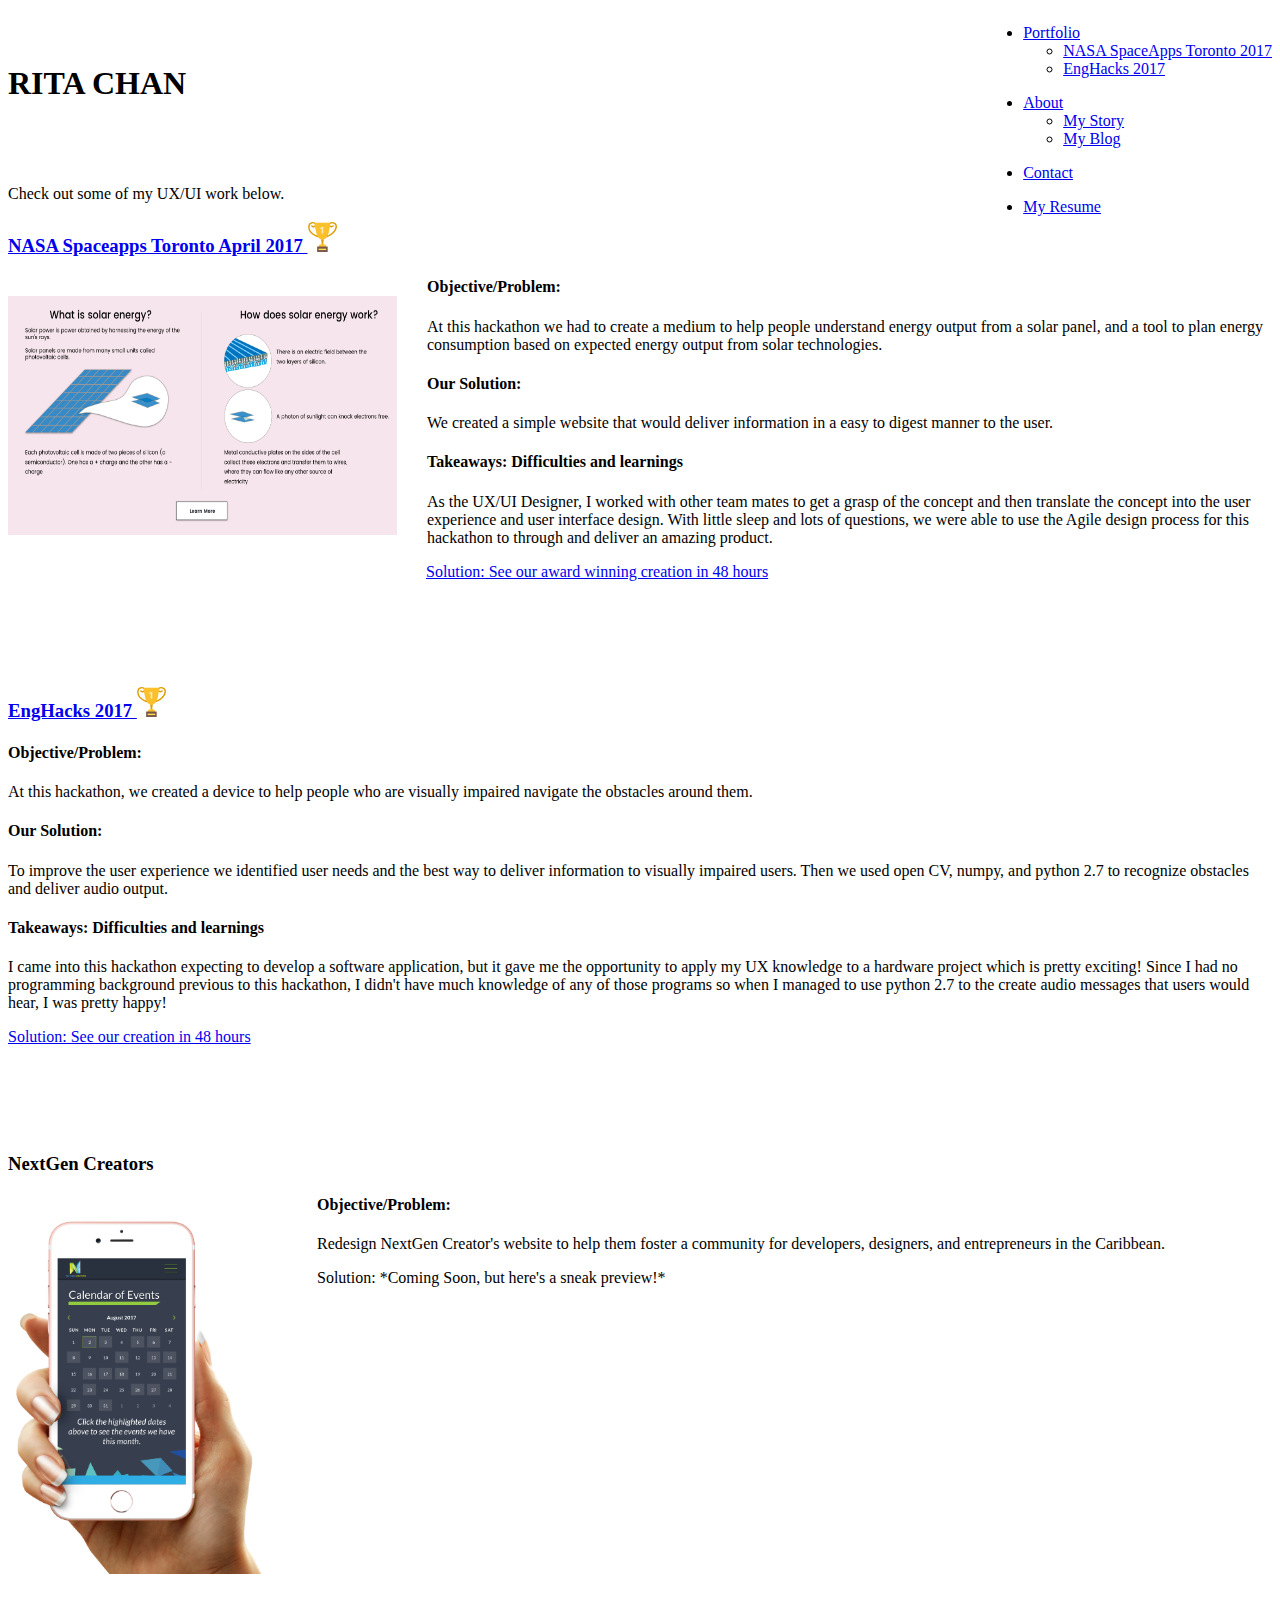
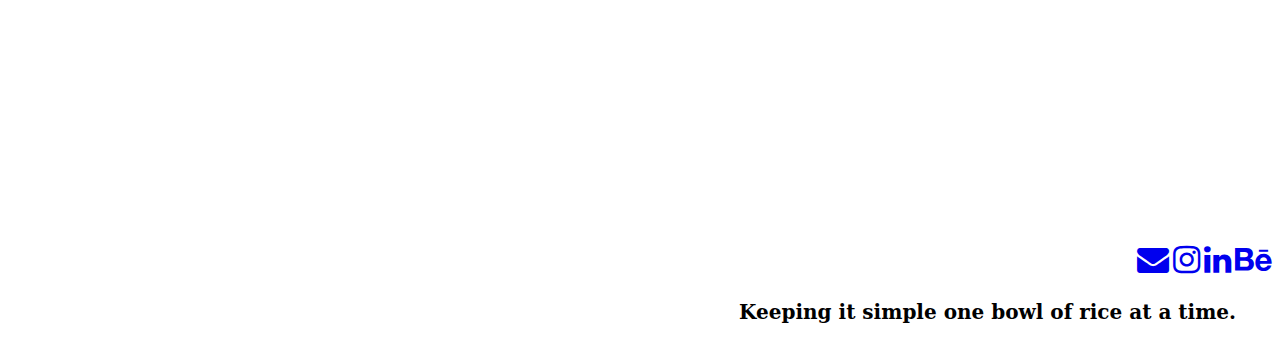
==== index.html @ 0873a14d "more changes to nav bar so pages match" ====
<!DOCTYPE html>
<html>
<head>
    <link href="/css/style.css" type="text/css" rel="stylesheet">
    <link rel="stylesheet" href="font-awesome-4.7.0/css/font-awesome.min.css">
    <script src="jquery.js" type="text/javascript"></script>
    <!-- <link rel="stylesheet" href="https://maxcdn.bootstrapcdn.com/bootstrap/3.3.7/css/bootstrap.min.css"> -->
    <script src="http://ajax.googleapis.com/ajax/libs/jquery/1.10.2/jquery.min.js"></script>
    <script src="http://netdna.bootstrapcdn.com/bootstrap/3.0.3/js/bootstrap.min.js"></script>
    <link rel="icon" href="imgs/o_white_bg.png" type="image/png" />
    <title> Rita Chan Design</title>
</head>

<div class="flex-container">
    <div class="dropdown">
        <nav id="nav" style="float: right;">
            <div class="container-fluid">

                <div class="collapse navbar-collapse" id="bs-example-navbar-collapse-1">

                    <ul class="nav navbar-nav">
                        <!-- my work -->
                        <li class="dropdown">

                            <a href="index.html" data-toggle="dropdown">Portfolio<b class="caret"></b></a>

                            <ul class="dropdown-menu">
                                <div class="menu-items">
                                    <li><a href="nasa.html">NASA SpaceApps Toronto 2017 </a></li>
                                    <li><a href="enghacks.html">EngHacks 2017</a></li>
                                    <!--
                                        <li><a href="#">NextGen Creators</a></li>

                                        <li><a href="#">Springboard UX Portfolio Course</a></li> -->
                                </div>
                                <!-- Menu items -->
                            </ul>
                        </li>
                    </ul>

                    <ul class="nav navbar-nav">
                        <!-- about me -->
                        <li class="dropdown">

                            <a href="about.html" data-toggle="dropdown">About<b class="caret"></b></a>

                            <ul class="dropdown-menu">
                                <div class="menu-items">
                                    <li><a href="about.html">My Story </a></li>
                                    <li><a href="blog.html">My Blog</a></li>
                                </div>
                                <!-- Menu items -->
                            </ul>
                        </li>
                    </ul>
                    <ul class="nav navbar-nav">
                        <li><a href="Contact.html">Contact</a></li>
                    </ul>

                    <ul class="nav navbar-nav">
                        <li> <a href="resume%20edited%20v2.pdf" target="_blank">My Resume</a> </li>
                    </ul>

                </div>
                <!-- /.navbar-collapse -->
            </div>
            <!-- /.container-fluid -->
        </nav>
    </div>
        <br>
        <br>
        <article>
            <body>
            <div>
                <h1 class="title-home-page">RITA CHAN</h1>
                <h5 style="margin:-165px 0px 120px 31px">Insert witty sentence here about design/me. (placeholder)</h5>
            </div>

            <div>
                <p> Check out some of my UX/UI work below.</p>
            </div>
            <div>
                <a href="NASA.html">
                    <h3>NASA Spaceapps Toronto April 2017 <img src="imgs/trophy.png" width="29" height="30" style="border-image-width: 100px"> </h3>
                </a>

                <img src="how it works.png" alt="How it Works" class="img-thumbnail" width="389" height="260" style="float: left; margin: 20px 30px 30px 0px; height: 239px;">
                <h4> Objective/Problem: </h4>
                <p> At this hackathon we had to create a medium to help people understand energy output from a solar panel, and a tool to plan energy consumption based on expected energy output from solar technologies. </p>
                    <h4>Our Solution: </h4>
                    <p> We created a simple website that would deliver information in a easy to digest manner to the user.</p>
                    <h4>Takeaways: Difficulties and learnings </h4>
                    <p> As the UX/UI Designer, I worked with other team mates to get a grasp of the concept and then translate the concept into the user experience and user interface design. With little sleep and lots of questions, we were able to use the Agile design process for this hackathon to through and deliver an amazing product. </p>
                    <p> <a href="https://nasaspaceappstoronto2k17.netlify.com/" target="_blank" class="links" style="margin-left: -1px; width: 530px; margin-top: -51px; height: 53px;"> Solution: See our award winning creation in 48 hours</a> </p>
                    <p style="clear: both;"> </p>
            </div>
            <br>
            <br>
            <br>
            <br>

            <div>
                <a href="EngHacks.html">
                    <h3> EngHacks 2017
                        <img src="imgs/trophy.png" width="29" height="30" style="border-image-width: 100px"> </h3>
                </a>
                <h4> Objective/Problem: </h4>  
                <p>At this hackathon, we created a device to help people who are visually impaired navigate the obstacles around them. </p>
                <h4> Our Solution:</h4>
                <p>To improve the user experience we identified user needs and the best way to deliver information to visually impaired users. Then we used open CV, numpy, and python 2.7 to recognize obstacles and deliver audio output. </p>
                <h4>Takeaways: Difficulties and learnings </h4>
                <p> I came into this hackathon expecting to develop a software application, but it gave me the opportunity to apply my UX knowledge to a hardware project which is pretty exciting! Since I had no programming background previous to this hackathon, I didn't have much knowledge of any of those programs so when I managed to use python 2.7 to the create audio messages that users would hear, I was pretty happy!</p>
                <p> <a href="https://devpost.com/software/i-see-pi" target="_blank" class="links"> Solution: See our creation in 48 hours</a> </p>
                <p style="clear: both;"> </p>
            </div>
            <br>
            <br>
            <br>
            <br>

            <div>
                <h3> NextGen Creators </h3>
                <!--<a href="#">
                    <h3> NextGen Creators </h3>
                </a> -->
                <img src="NG_cal_mobile.png" class="img-thumbnail" alt="next-gen-cal-phone.png" width="279" height="360" style="float: left; margin: 20px 30px 0px 0px;">
                <h4> Objective/Problem: </h4> 
                <p> Redesign NextGen Creator's website to help them foster a community for developers, designers, and entrepreneurs in the Caribbean. </p>
                <p> Solution: *Coming Soon, but here's a sneak preview!*
                    <!--<a href="#" class="links" target="_blank"> Solution: Link coming soon!</a> --></p>
                <p style="clear: both;"> </p>
            </div>
            <br>
            <br>
            <br>
            </body>
        </article>
        <footer>
            <br>
            <br>
            <br>
            <br>
            <br>
            <br>
            <br>
            <br>
            <br>
            <br>
            <br>
            <br>
            <div class="pull-right">
                <a href="jaritachan37@hotmail.com"><i class="fa fa-envelope fa-2x"> </i></a>
                <a href="https://www.instagram.com/ririta_279/"><i class="fa fa-instagram fa-2x"></i></a>
                <a href="https://www.linkedin.com/in/ritachan1/"><i class="fa fa-linkedin fa-2x"></i></a>
                <a href="https://www.behance.net/RitaC123"><i class="fa fa-behance fa-2x"></i></a>
            </div>
            <br>
            <br>
            <h3 style="font-family: la belle aurore, 'sacramento', 'DejaVu Serif', Georgia, 'serif'; text-align: right; padding-right: 36px; text-transform: inherit; font-size: 20px"> Keeping it simple one bowl of rice at a time. </h3>
            <p class="w3-medium">
                <a href="https://www.w3schools.com/w3css/default.asp" target="_blank">
                    <script src="jquery.js" type="text/javascript"></script>
                    <script src="jquery.lazyload.js" type="text/javascript"></script>
                </a>
            </p>
        </footer>
    </div>
</html>
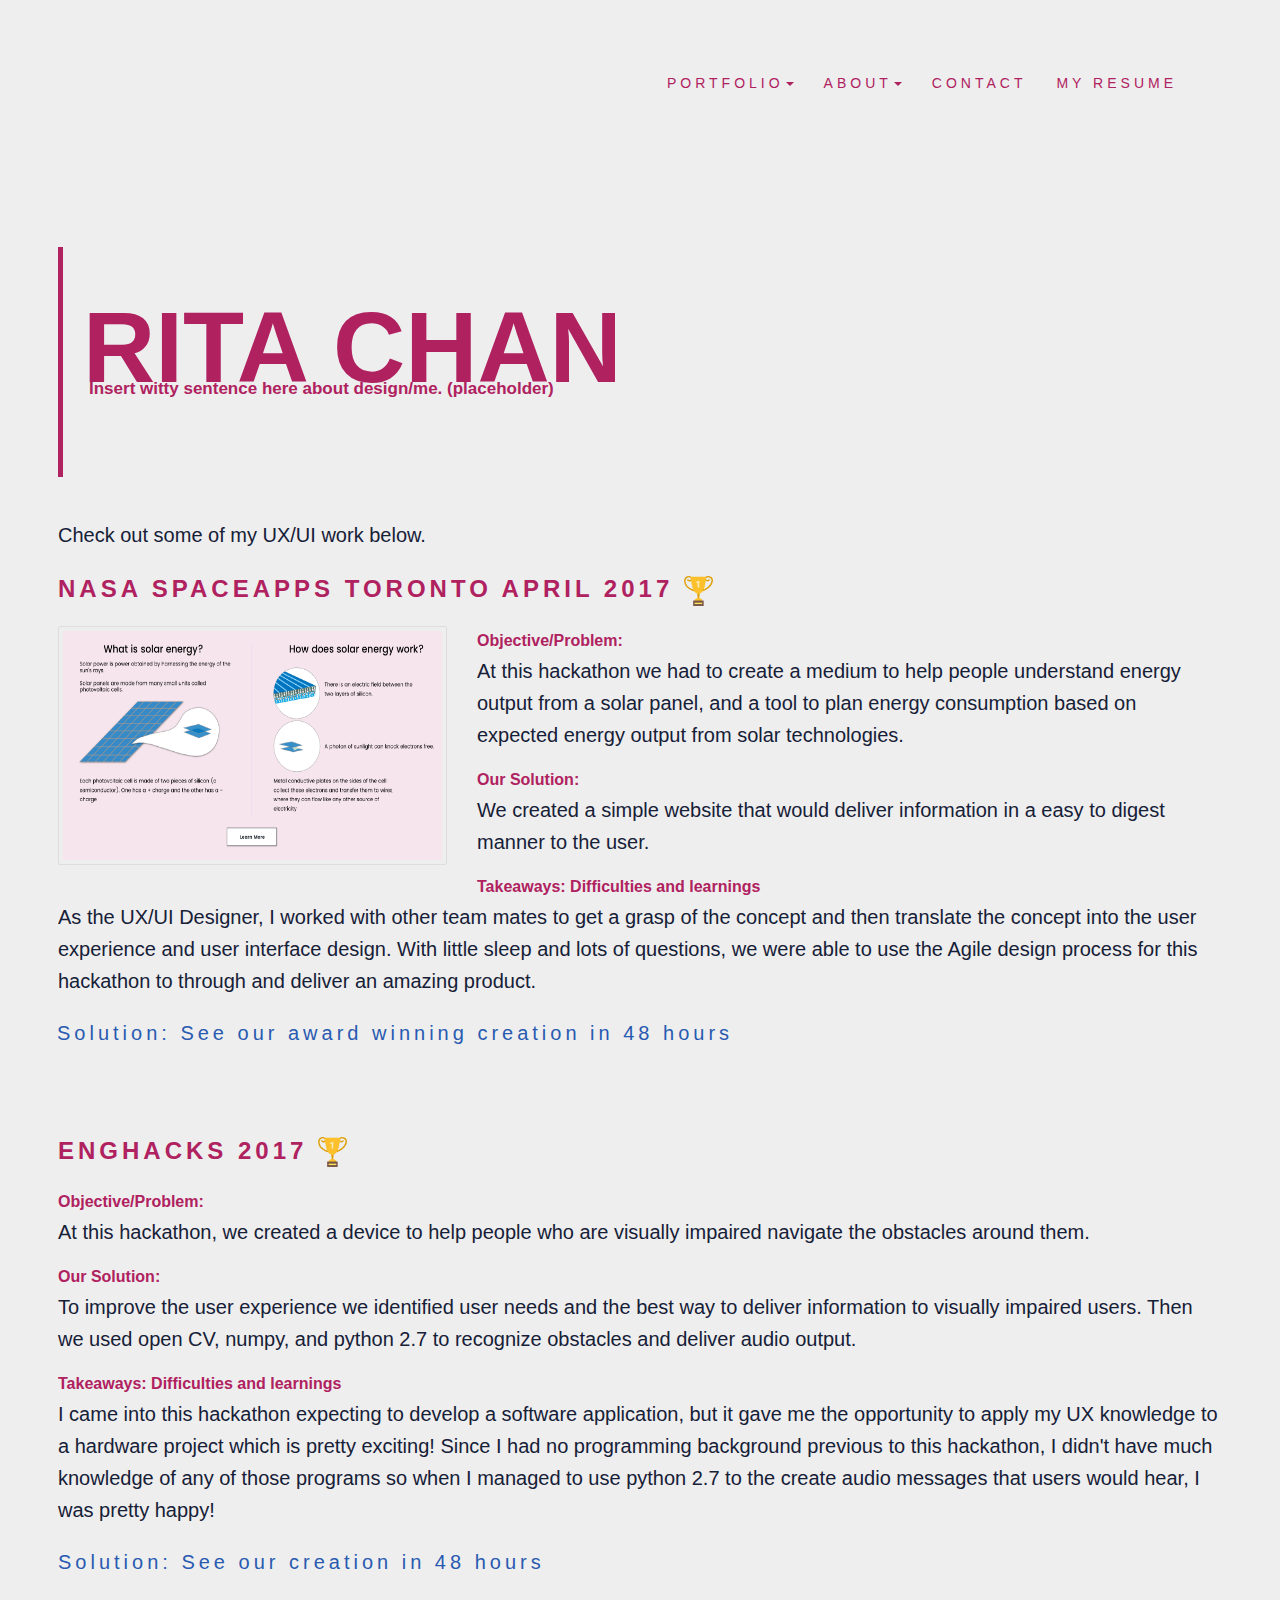
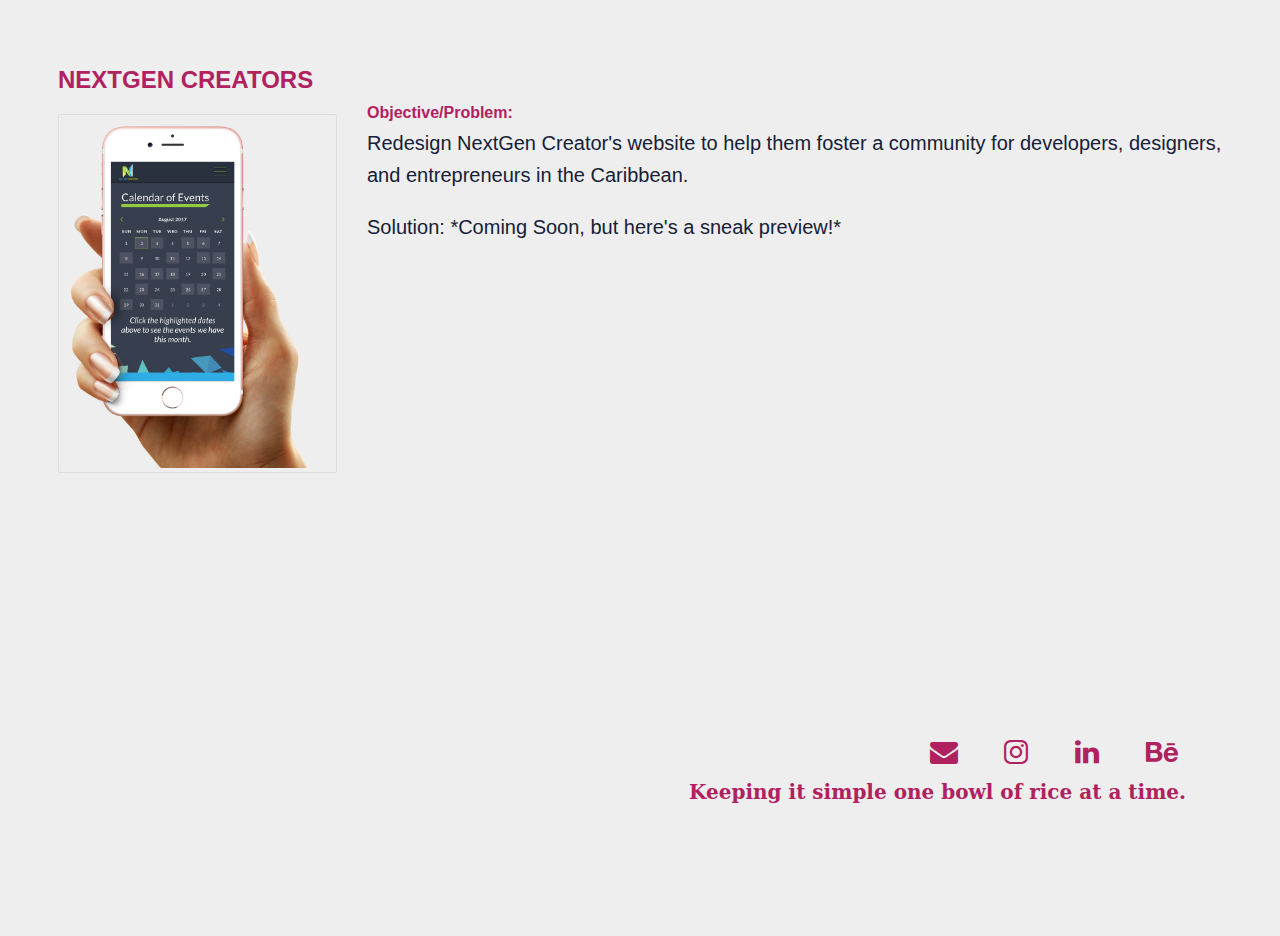
==== commit fca53dd5: "mail to client complete" ====
--- a/index.html
+++ b/index.html
@@ -149,7 +149,7 @@
             <br>
             <br>
             <div class="pull-right">
-                <a href="jaritachan37@hotmail.com"><i class="fa fa-envelope fa-2x"> </i></a>
+                <a href="mailto:j256chan@uwaterloo.ca?Subject=Hello!%20" target="_top"><i class="fa fa-envelope fa-2x"> </i></a>
                 <a href="https://www.instagram.com/ririta_279/"><i class="fa fa-instagram fa-2x"></i></a>
                 <a href="https://www.linkedin.com/in/ritachan1/"><i class="fa fa-linkedin fa-2x"></i></a>
                 <a href="https://www.behance.net/RitaC123"><i class="fa fa-behance fa-2x"></i></a>
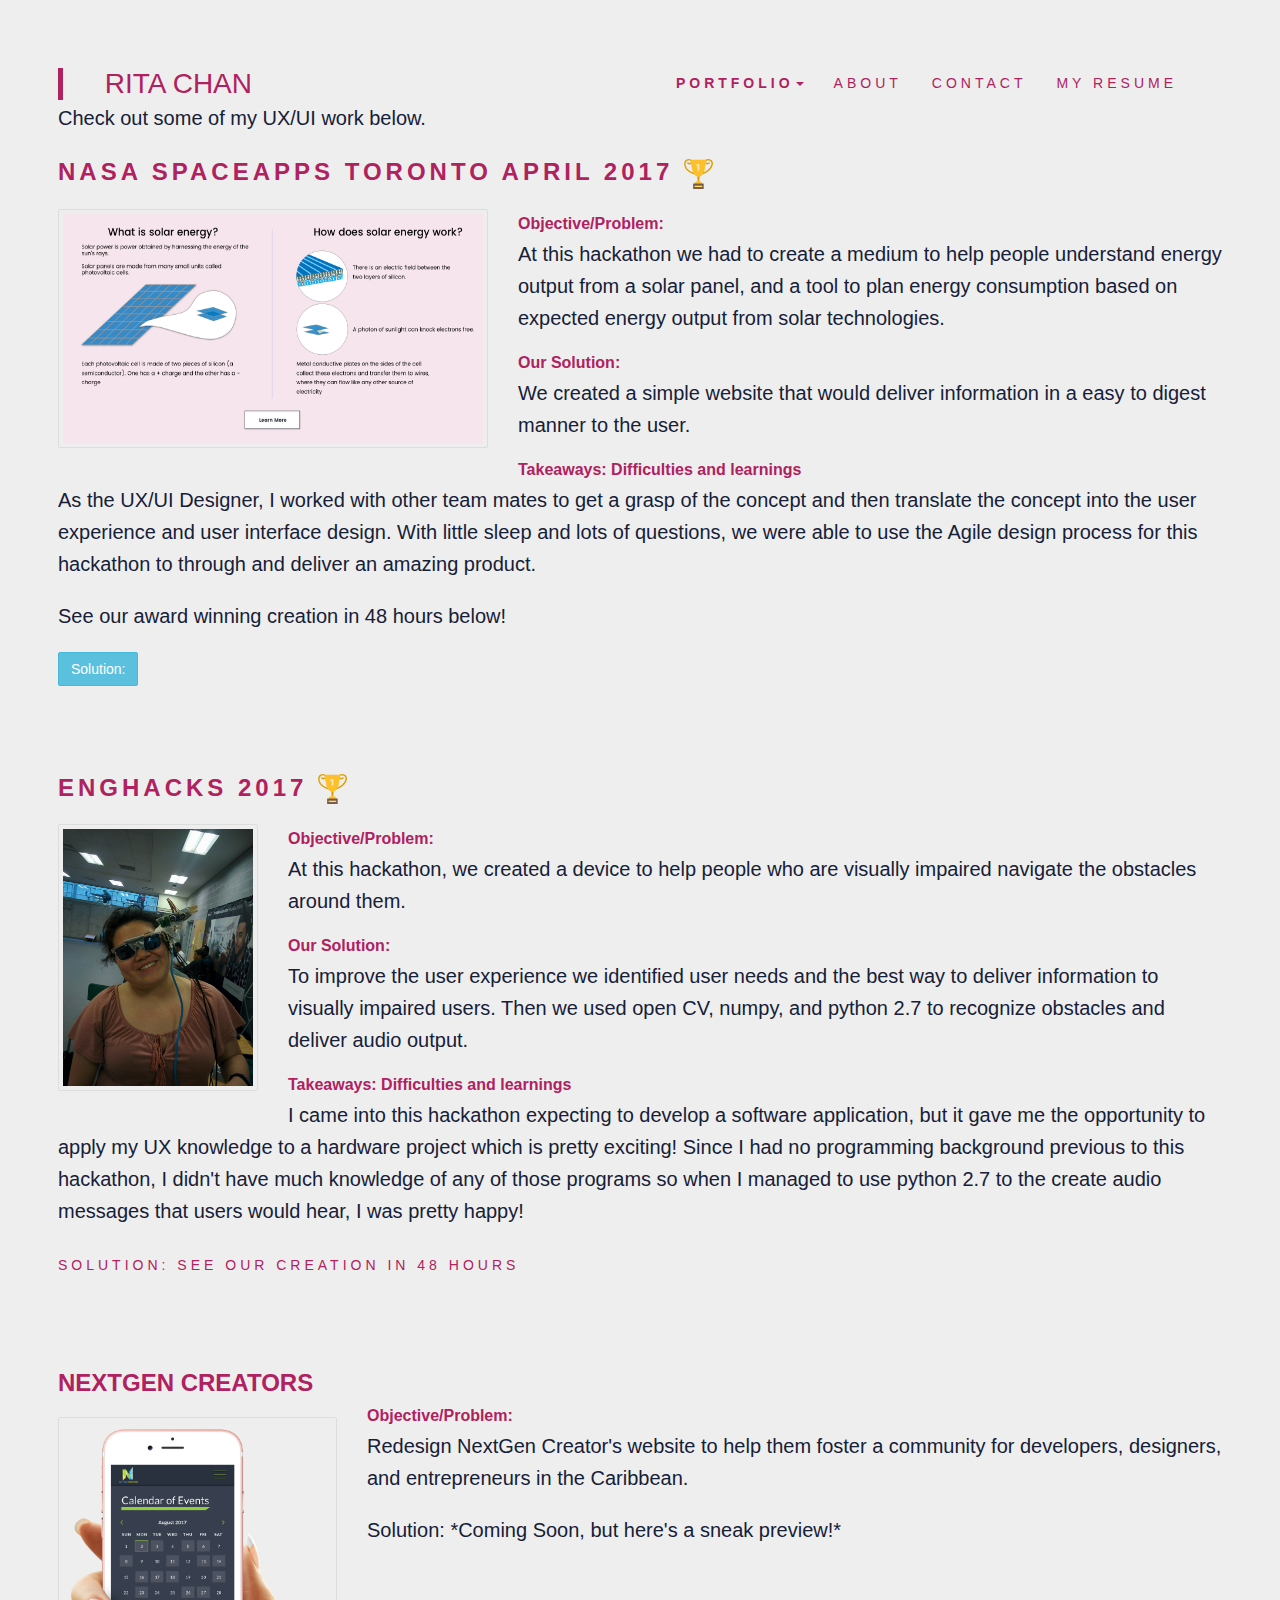
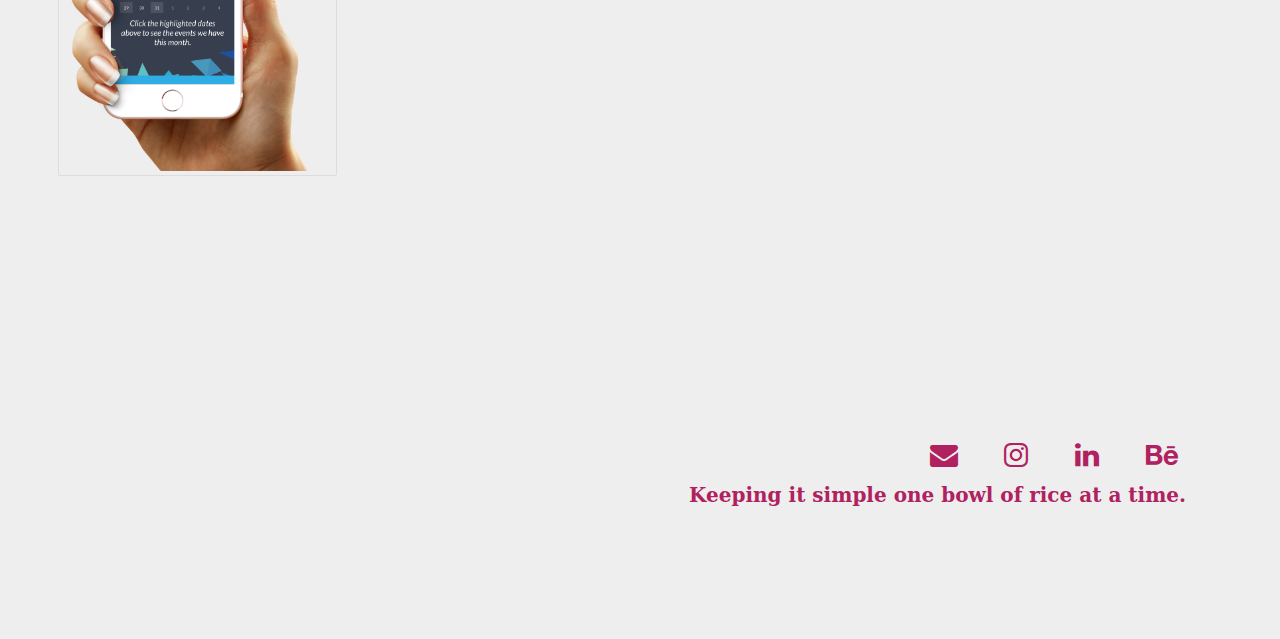
==== commit cc7c2123: "active states set for nav bar and items organized into folders" ====
--- a/index.html
+++ b/index.html
@@ -12,7 +12,7 @@
 </head>
 
 <div class="flex-container">
-    <div class="dropdown">
+     <div>
         <nav id="nav" style="float: right;">
             <div class="container-fluid">
 
@@ -22,7 +22,7 @@
                         <!-- my work -->
                         <li class="dropdown">
 
-                            <a href="index.html" data-toggle="dropdown">Portfolio<b class="caret"></b></a>
+                    <a href="index.html" data-toggle="dropdown" class="active">Portfolio<b class="caret"></b></a>
 
                             <ul class="dropdown-menu">
                                 <div class="menu-items">
@@ -38,21 +38,11 @@
                         </li>
                     </ul>
 
-                    <ul class="nav navbar-nav">
-                        <!-- about me -->
-                        <li class="dropdown">
+                 <ul class="nav navbar-nav">
+                        <li><a href="about.html">About</a></li>
+                    </ul>
 
-                            <a href="about.html" data-toggle="dropdown">About<b class="caret"></b></a>
-
-                            <ul class="dropdown-menu">
-                                <div class="menu-items">
-                                    <li><a href="about.html">My Story </a></li>
-                                    <li><a href="blog.html">My Blog</a></li>
-                                </div>
-                                <!-- Menu items -->
-                            </ul>
-                        </li>
-                    </ul>
+                        
                     <ul class="nav navbar-nav">
                         <li><a href="Contact.html">Contact</a></li>
                     </ul>
@@ -67,32 +57,31 @@
             <!-- /.container-fluid -->
         </nav>
     </div>
+    <h2 class="title-home-page" style="margin: -40px 900px 0px 50px; padding: 0px 120px 0px 0px;">RITA CHAN</h2>
+<br>
         <br>
-        <br>
-        <article>
+        <article class="index-article">
             <body>
-            <div>
-                <h1 class="title-home-page">RITA CHAN</h1>
-                <h5 style="margin:-165px 0px 120px 31px">Insert witty sentence here about design/me. (placeholder)</h5>
-            </div>
-
             <div>
                 <p> Check out some of my UX/UI work below.</p>
             </div>
+
             <div>
                 <a href="NASA.html">
                     <h3>NASA Spaceapps Toronto April 2017 <img src="imgs/trophy.png" width="29" height="30" style="border-image-width: 100px"> </h3>
                 </a>
 
-                <img src="how it works.png" alt="How it Works" class="img-thumbnail" width="389" height="260" style="float: left; margin: 20px 30px 30px 0px; height: 239px;">
-                <h4> Objective/Problem: </h4>
-                <p> At this hackathon we had to create a medium to help people understand energy output from a solar panel, and a tool to plan energy consumption based on expected energy output from solar technologies. </p>
-                    <h4>Our Solution: </h4>
-                    <p> We created a simple website that would deliver information in a easy to digest manner to the user.</p>
-                    <h4>Takeaways: Difficulties and learnings </h4>
-                    <p> As the UX/UI Designer, I worked with other team mates to get a grasp of the concept and then translate the concept into the user experience and user interface design. With little sleep and lots of questions, we were able to use the Agile design process for this hackathon to through and deliver an amazing product. </p>
-                    <p> <a href="https://nasaspaceappstoronto2k17.netlify.com/" target="_blank" class="links" style="margin-left: -1px; width: 530px; margin-top: -51px; height: 53px;"> Solution: See our award winning creation in 48 hours</a> </p>
-                    <p style="clear: both;"> </p>
+    <img src="NASA/how%20it%20works.png" alt="How it Works" class="img-thumbnail" width="430" height="260" style="float: left; margin: 20px 30px 30px 0px; height: 239px;">
+     <h4> Objective/Problem: </h4>
+  <p> At this hackathon we had to create a medium to help people understand energy output from a solar panel, and a tool to plan energy consumption based on expected energy output from solar technologies. </p>
+        <h4>Our Solution: </h4>
+ <p> We created a simple website that would deliver information in a easy to digest manner to the user.</p>
+    <h4>Takeaways: Difficulties and learnings </h4>
+   <p> As the UX/UI Designer, I worked with other team mates to get a grasp of the concept and then translate the concept into the user experience and user interface design. With little sleep and lots of questions, we were able to use the Agile design process for this hackathon to through and deliver an amazing product. </p>
+   <p> See our award winning creation in 48 hours below! </p>
+    <a href="https://nasaspaceappstoronto2k17.netlify.com/" target="_blank"><button class="btn btn-info">  Solution: </button></a> 
+              
+    <p style="clear: both;"> </p>
             </div>
             <br>
             <br>
@@ -104,13 +93,16 @@
                     <h3> EngHacks 2017
                         <img src="imgs/trophy.png" width="29" height="30" style="border-image-width: 100px"> </h3>
                 </a>
+                <img src="EngHacks/18766991_1955179251380060_1030637884_o.jpg" alt="Our Product" class="img-thumbnail" 
+                width="200"  
+                style="float: left; margin: 20px 30px 30px 0px;">
                 <h4> Objective/Problem: </h4>  
                 <p>At this hackathon, we created a device to help people who are visually impaired navigate the obstacles around them. </p>
                 <h4> Our Solution:</h4>
                 <p>To improve the user experience we identified user needs and the best way to deliver information to visually impaired users. Then we used open CV, numpy, and python 2.7 to recognize obstacles and deliver audio output. </p>
                 <h4>Takeaways: Difficulties and learnings </h4>
                 <p> I came into this hackathon expecting to develop a software application, but it gave me the opportunity to apply my UX knowledge to a hardware project which is pretty exciting! Since I had no programming background previous to this hackathon, I didn't have much knowledge of any of those programs so when I managed to use python 2.7 to the create audio messages that users would hear, I was pretty happy!</p>
-                <p> <a href="https://devpost.com/software/i-see-pi" target="_blank" class="links"> Solution: See our creation in 48 hours</a> </p>
+                <p> <a href="https://devpost.com/software/i-see-pi" target="_blank" class="btn-links"> Solution: See our creation in 48 hours</a> </p>
                 <p style="clear: both;"> </p>
             </div>
             <br>
@@ -123,7 +115,7 @@
                 <!--<a href="#">
                     <h3> NextGen Creators </h3>
                 </a> -->
-                <img src="NG_cal_mobile.png" class="img-thumbnail" alt="next-gen-cal-phone.png" width="279" height="360" style="float: left; margin: 20px 30px 0px 0px;">
+                <img src="NextGen/NG_cal_mobile.png" class="img-thumbnail" alt="next-gen-cal-phone.png" width="279" height="360" style="float: left; margin: 20px 30px 0px 0px;">
                 <h4> Objective/Problem: </h4> 
                 <p> Redesign NextGen Creator's website to help them foster a community for developers, designers, and entrepreneurs in the Caribbean. </p>
                 <p> Solution: *Coming Soon, but here's a sneak preview!*
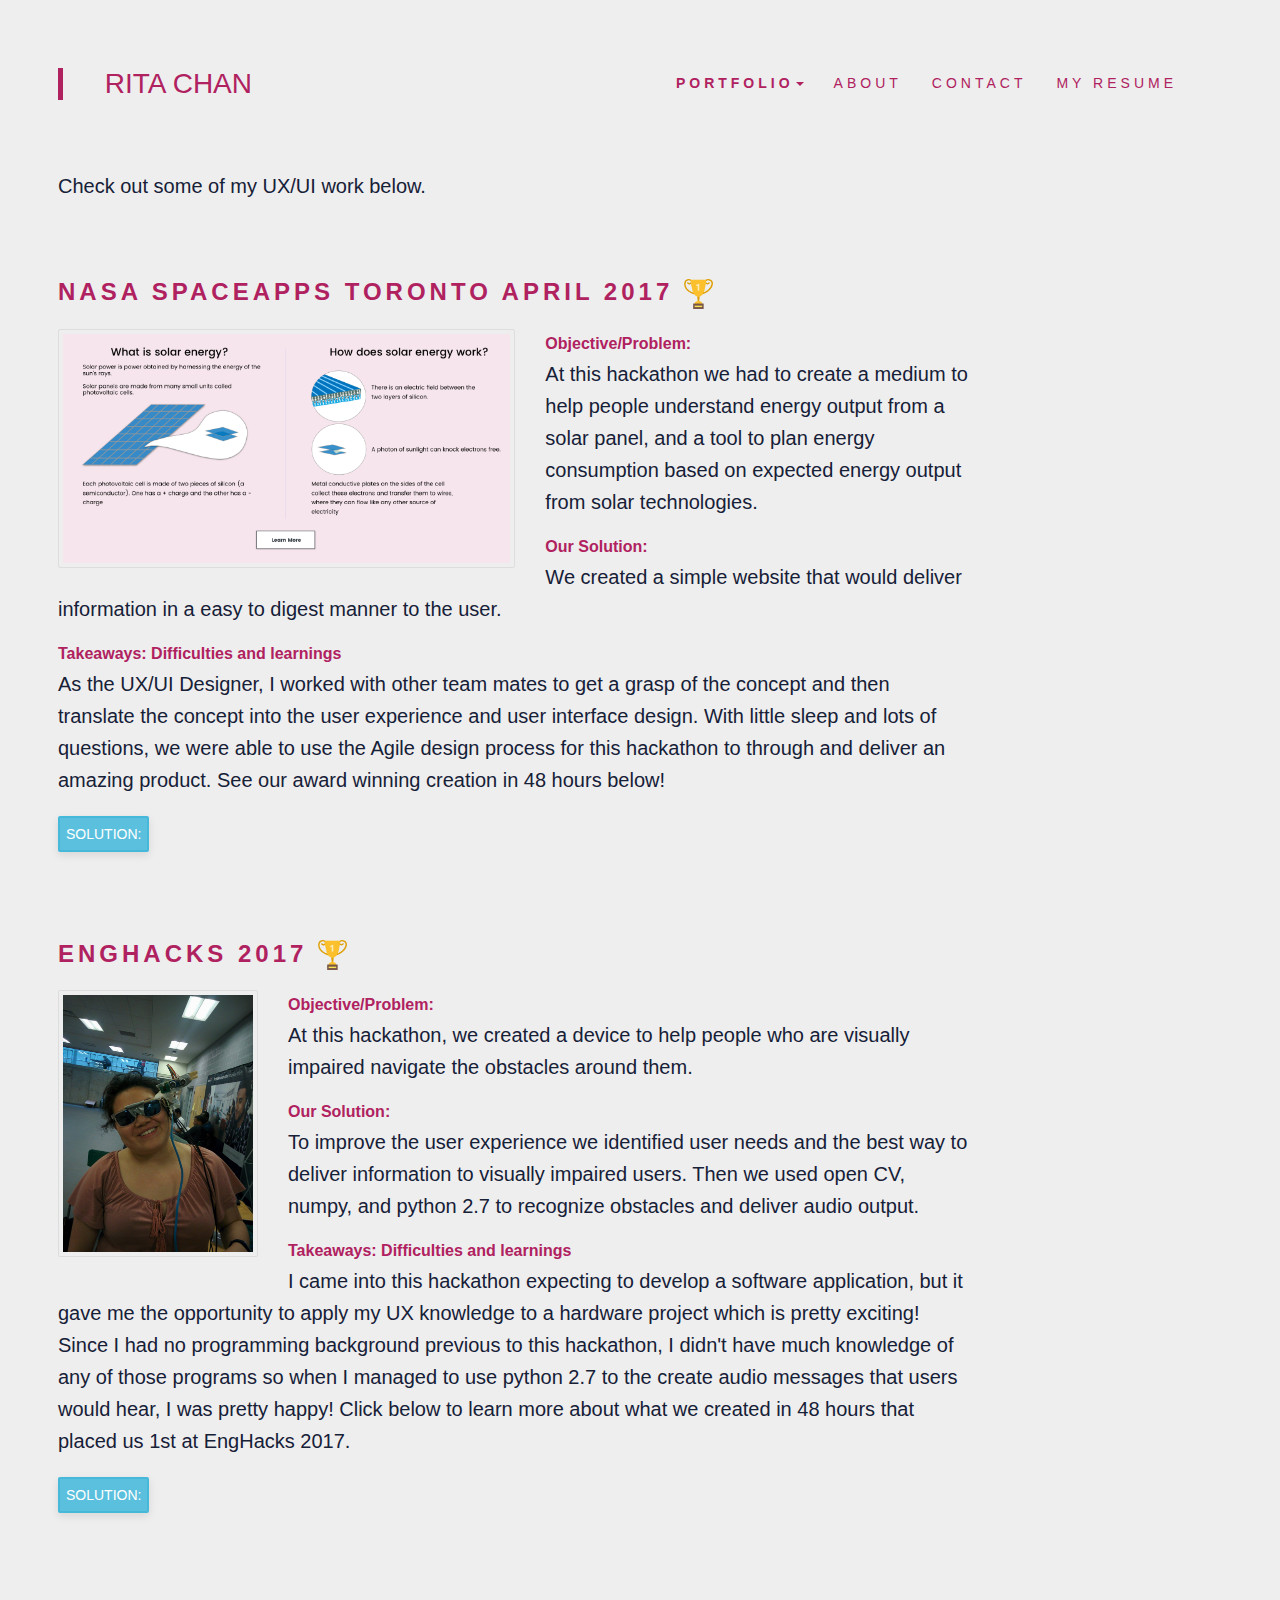
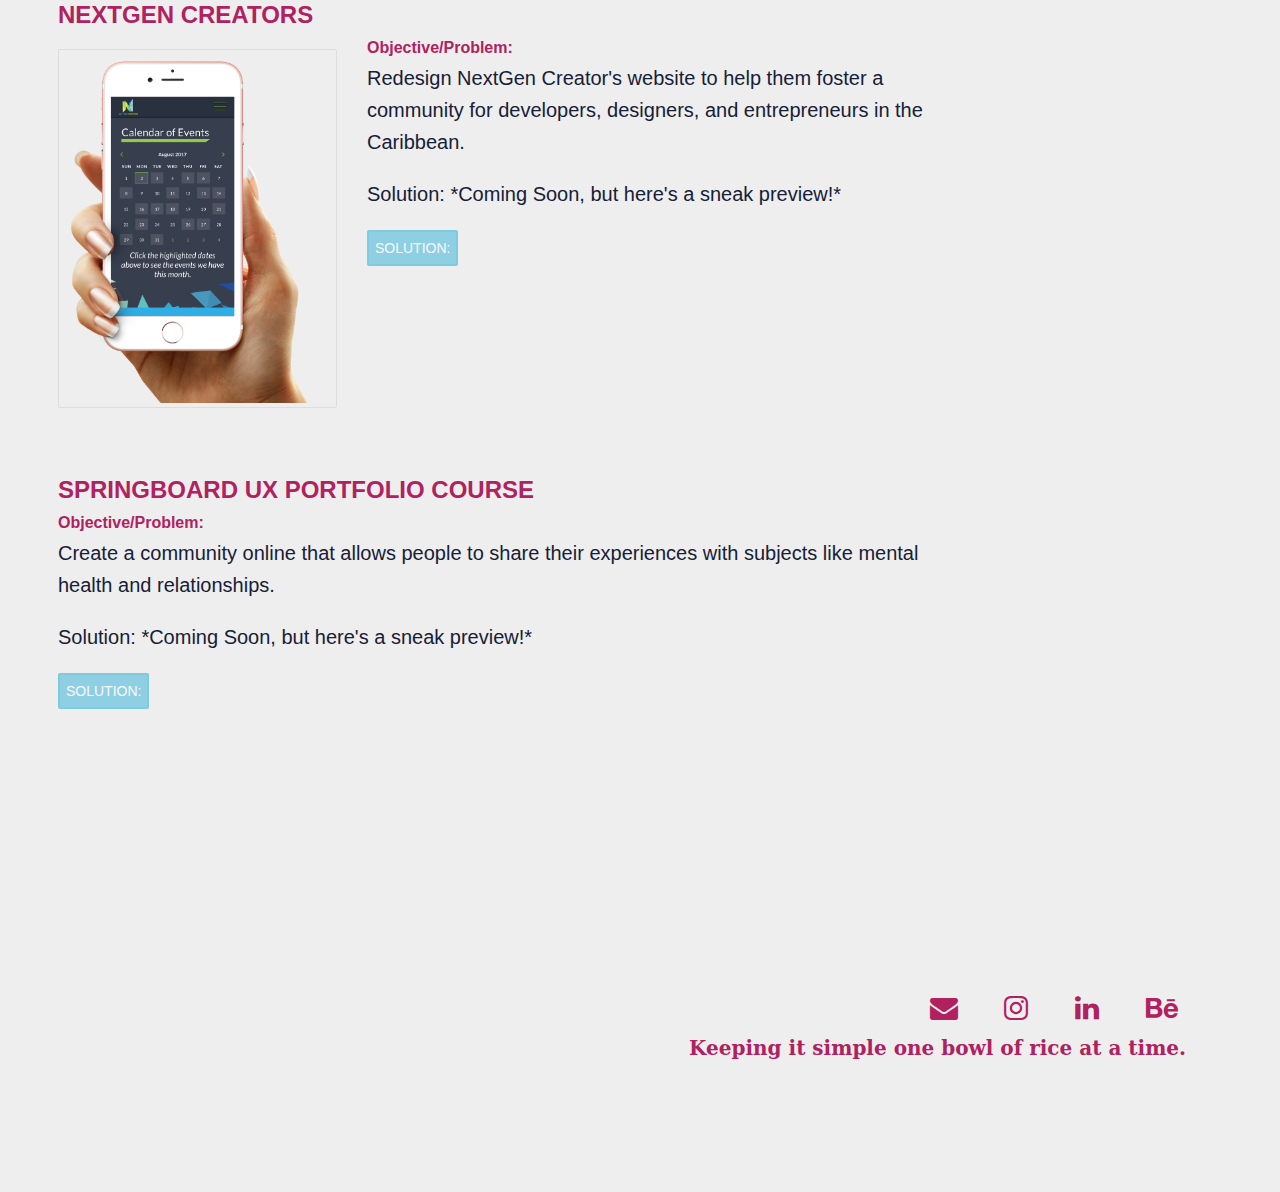
==== commit 3fb2f081: "added disabled buttons" ====
--- a/index.html
+++ b/index.html
@@ -57,28 +57,28 @@
             <!-- /.container-fluid -->
         </nav>
     </div>
+    
+    
     <h2 class="title-home-page" style="margin: -40px 900px 0px 50px; padding: 0px 120px 0px 0px;">RITA CHAN</h2>
+    <div>
+            <p> Check out some of my UX/UI work below.</p>
+            </div>
 <br>
         <br>
         <article class="index-article">
-            <body>
-            <div>
-                <p> Check out some of my UX/UI work below.</p>
-            </div>
-
-            <div>
+            <body> 
+           <div>
                 <a href="NASA.html">
                     <h3>NASA Spaceapps Toronto April 2017 <img src="imgs/trophy.png" width="29" height="30" style="border-image-width: 100px"> </h3>
                 </a>
 
-    <img src="NASA/how%20it%20works.png" alt="How it Works" class="img-thumbnail" width="430" height="260" style="float: left; margin: 20px 30px 30px 0px; height: 239px;">
+    <img src="NASA/how%20it%20works.png" alt="How it Works" class="img-thumbnail" style="float: left; margin: 20px 30px 0px 0px; height: 239px;">
      <h4> Objective/Problem: </h4>
   <p> At this hackathon we had to create a medium to help people understand energy output from a solar panel, and a tool to plan energy consumption based on expected energy output from solar technologies. </p>
         <h4>Our Solution: </h4>
  <p> We created a simple website that would deliver information in a easy to digest manner to the user.</p>
     <h4>Takeaways: Difficulties and learnings </h4>
-   <p> As the UX/UI Designer, I worked with other team mates to get a grasp of the concept and then translate the concept into the user experience and user interface design. With little sleep and lots of questions, we were able to use the Agile design process for this hackathon to through and deliver an amazing product. </p>
-   <p> See our award winning creation in 48 hours below! </p>
+   <p> As the UX/UI Designer, I worked with other team mates to get a grasp of the concept and then translate the concept into the user experience and user interface design. With little sleep and lots of questions, we were able to use the Agile design process for this hackathon to through and deliver an amazing product. See our award winning creation in 48 hours below! </p>
     <a href="https://nasaspaceappstoronto2k17.netlify.com/" target="_blank"><button class="btn btn-info">  Solution: </button></a> 
               
     <p style="clear: both;"> </p>
@@ -101,9 +101,10 @@
                 <h4> Our Solution:</h4>
                 <p>To improve the user experience we identified user needs and the best way to deliver information to visually impaired users. Then we used open CV, numpy, and python 2.7 to recognize obstacles and deliver audio output. </p>
                 <h4>Takeaways: Difficulties and learnings </h4>
-                <p> I came into this hackathon expecting to develop a software application, but it gave me the opportunity to apply my UX knowledge to a hardware project which is pretty exciting! Since I had no programming background previous to this hackathon, I didn't have much knowledge of any of those programs so when I managed to use python 2.7 to the create audio messages that users would hear, I was pretty happy!</p>
-                <p> <a href="https://devpost.com/software/i-see-pi" target="_blank" class="btn-links"> Solution: See our creation in 48 hours</a> </p>
+                <p> I came into this hackathon expecting to develop a software application, but it gave me the opportunity to apply my UX knowledge to a hardware project which is pretty exciting! Since I had no programming background previous to this hackathon, I didn't have much knowledge of any of those programs so when I managed to use python 2.7 to the create audio messages that users would hear, I was pretty happy! Click below to learn more about what we created in 48 hours that placed us 1st at EngHacks 2017. </p>
+                <a href="https://devpost.com/software/i-see-pi" target="_blank"><button class="btn btn-info">  Solution: </button></a> 
                 <p style="clear: both;"> </p>
+                
             </div>
             <br>
             <br>
@@ -118,8 +119,24 @@
                 <img src="NextGen/NG_cal_mobile.png" class="img-thumbnail" alt="next-gen-cal-phone.png" width="279" height="360" style="float: left; margin: 20px 30px 0px 0px;">
                 <h4> Objective/Problem: </h4> 
                 <p> Redesign NextGen Creator's website to help them foster a community for developers, designers, and entrepreneurs in the Caribbean. </p>
-                <p> Solution: *Coming Soon, but here's a sneak preview!*
-                    <!--<a href="#" class="links" target="_blank"> Solution: Link coming soon!</a> --></p>
+                <p> Solution: *Coming Soon, but here's a sneak preview!* </p>
+                <a href="#" target="_blank"><button class="btn btn-info disabled">  Solution: </button></a> 
+                <p style="clear: both;"> </p>
+            </div>
+            <br>
+            <br>
+            <br>
+            <br>
+            <div>
+                <h3> Springboard UX Portfolio Course </h3>
+                <!--<a href="#">
+                    <h3> Springboard </h3>
+                </a> 
+                <img src="NextGen/NG_cal_mobile.png" class="img-thumbnail" alt="next-gen-cal-phone.png" width="279" height="360" style="float: left; margin: 20px 30px 0px 0px;"> -->
+                <h4> Objective/Problem: </h4> 
+                <p> Create a community online that allows people to share their experiences with subjects like mental health and relationships. </p>
+                <p> Solution: *Coming Soon, but here's a sneak preview!* </p>
+                <a href="#" target="_blank"><button class="btn btn-info disabled">  Solution: </button></a> 
                 <p style="clear: both;"> </p>
             </div>
             <br>
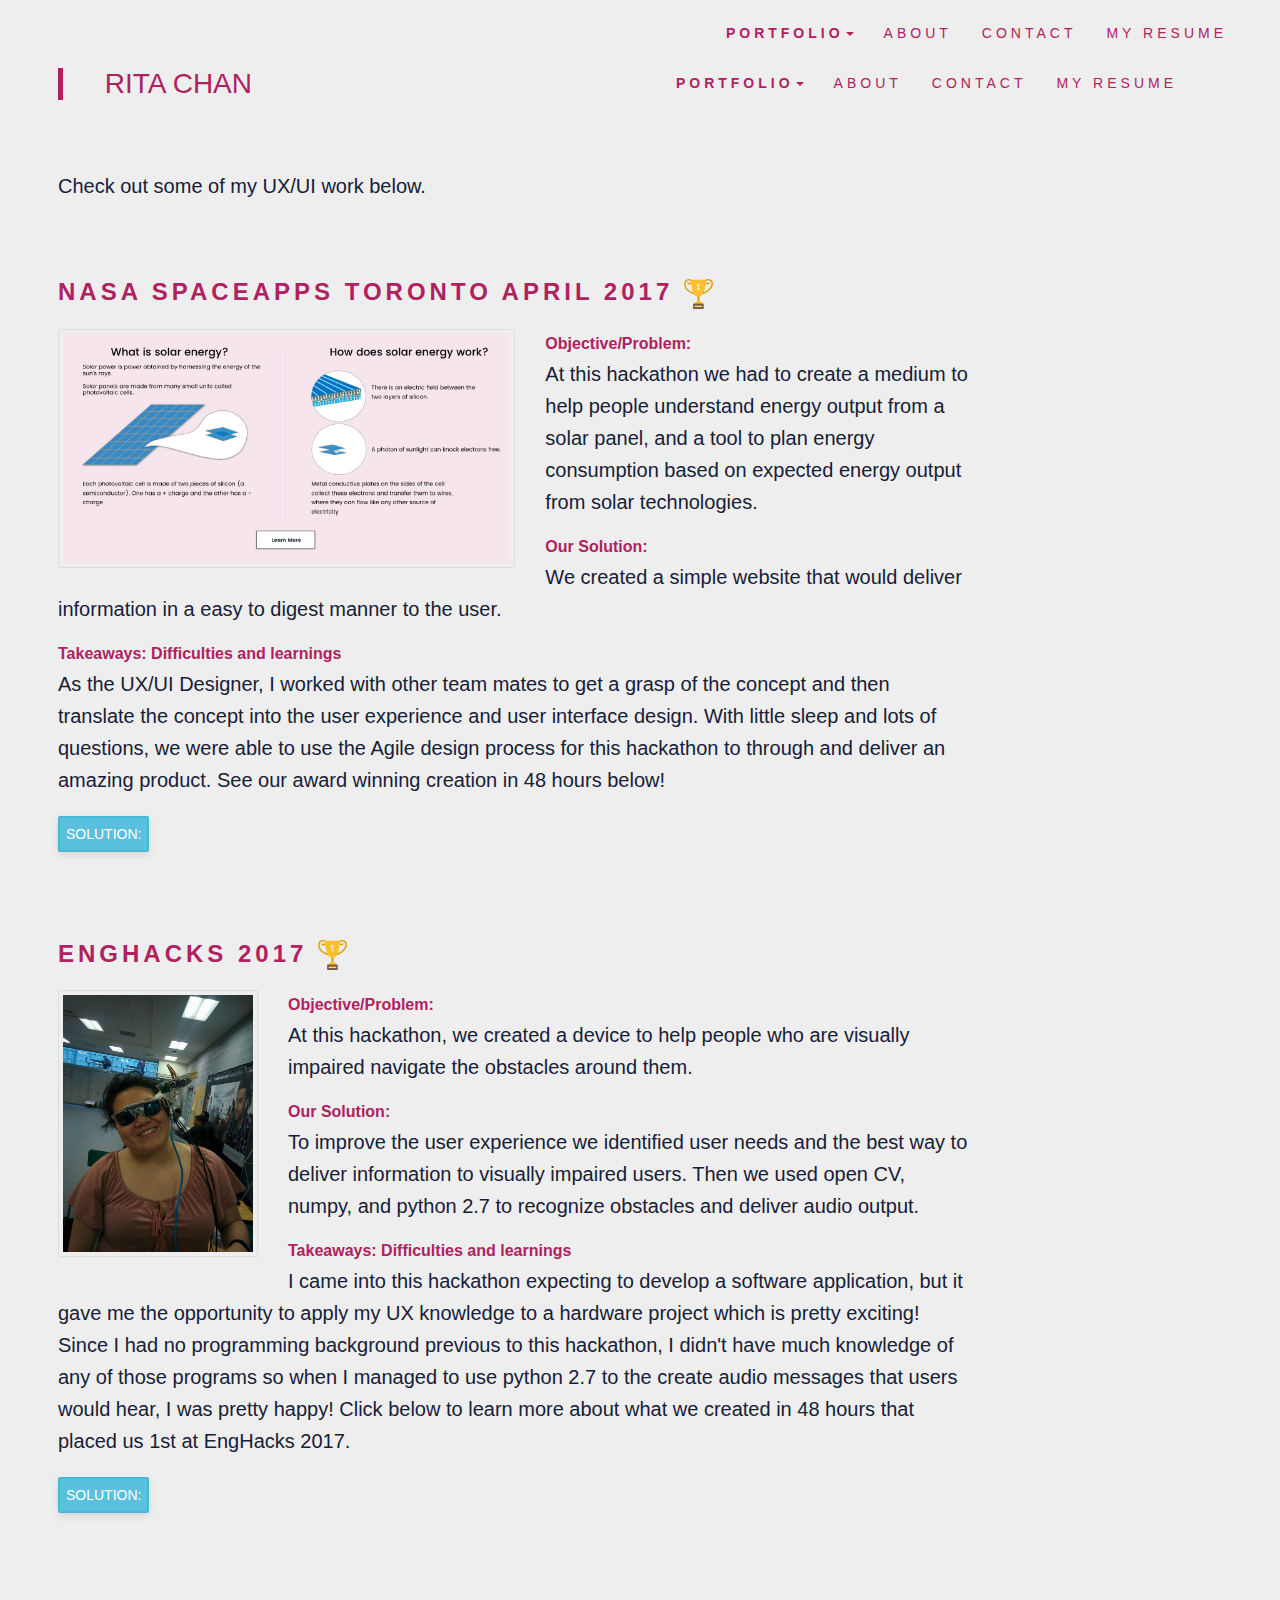
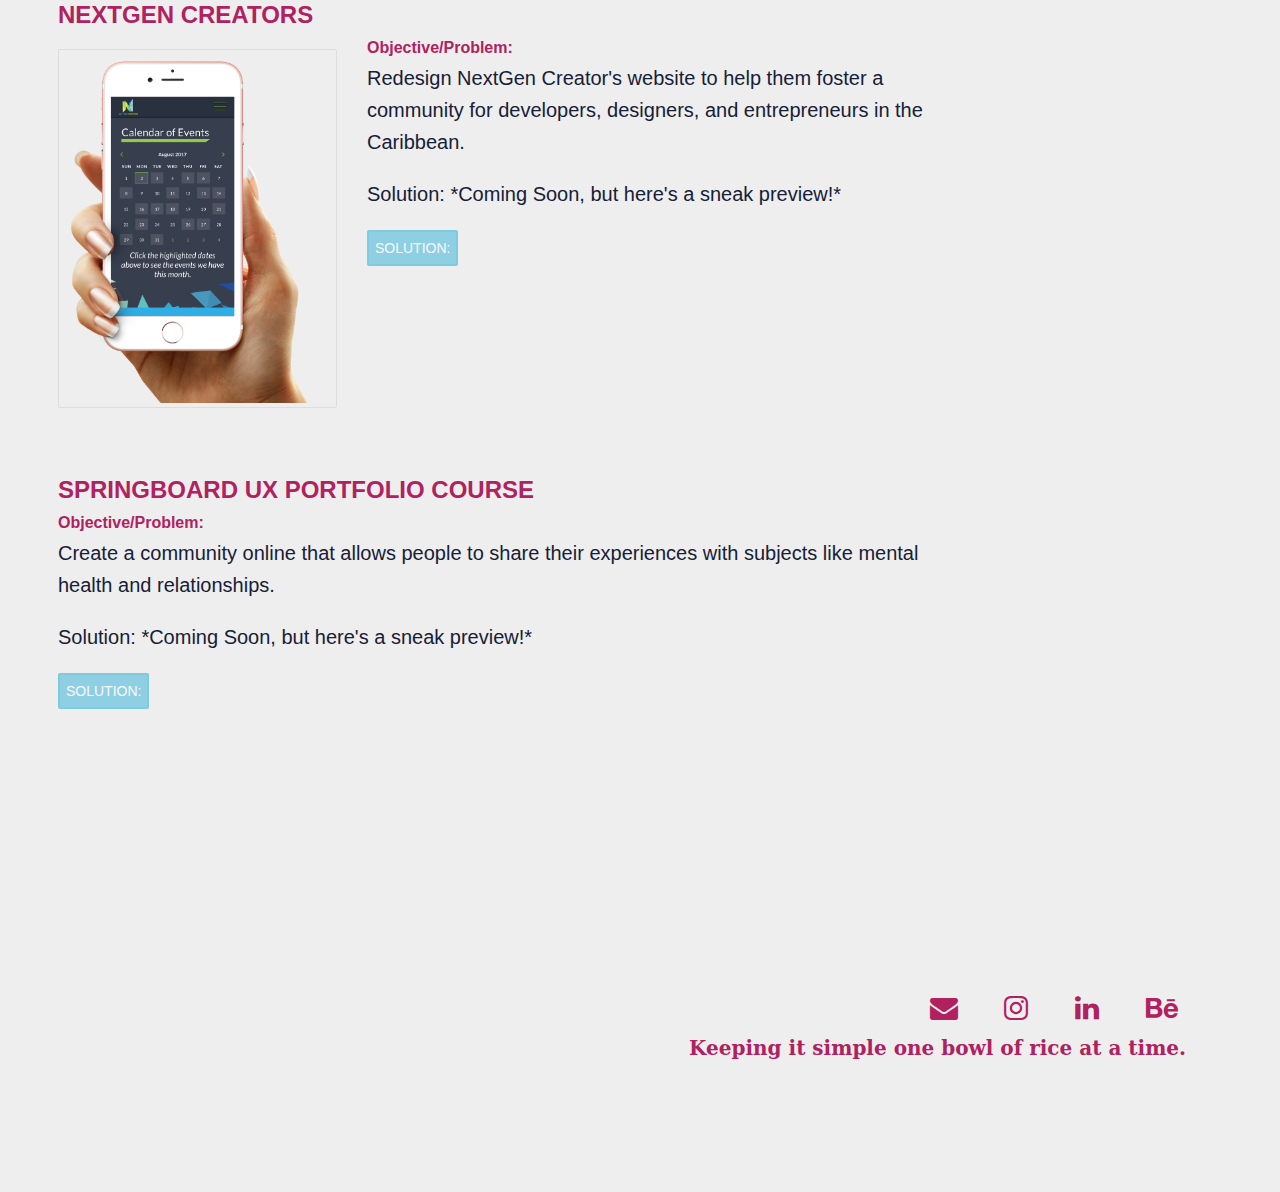
==== commit 8852cd86: "about page edits" ====
--- a/index.html
+++ b/index.html
@@ -10,6 +10,50 @@
     <link rel="icon" href="imgs/o_white_bg.png" type="image/png" />
     <title> Rita Chan Design</title>
 </head>
+
+<nav id="nav" style="float: right;">
+            <div class="container-fluid">
+
+                <div class="collapse navbar-collapse" id="bs-example-navbar-collapse-1">
+
+                    <ul class="nav navbar-nav">
+                        <!-- my work -->
+                        <li class="dropdown">
+
+                    <a href="index.html" data-toggle="dropdown" class="active">Portfolio<b class="caret"></b></a>
+
+                            <ul class="dropdown-menu">
+                                <div class="menu-items">
+                                    <li><a href="nasa.html">NASA SpaceApps Toronto 2017 </a></li>
+                                    <li><a href="enghacks.html">EngHacks 2017</a></li>
+                                    <!--
+                                        <li><a href="#">NextGen Creators</a></li>
+
+                                        <li><a href="#">Springboard UX Portfolio Course</a></li> -->
+                                </div>
+                                <!-- Menu items -->
+                            </ul>
+                        </li>
+                    </ul>
+
+                 <ul class="nav navbar-nav">
+                        <li><a href="about.html">About</a></li>
+                    </ul>
+
+                        
+                    <ul class="nav navbar-nav">
+                        <li><a href="Contact.html">Contact</a></li>
+                    </ul>
+
+                    <ul class="nav navbar-nav">
+                        <li> <a href="resume%20edited%20v2.pdf" target="_blank">My Resume</a> </li>
+                    </ul>
+
+                </div>
+                <!-- /.navbar-collapse -->
+            </div>
+            <!-- /.container-fluid -->
+        </nav>
 
 <div class="flex-container">
      <div>
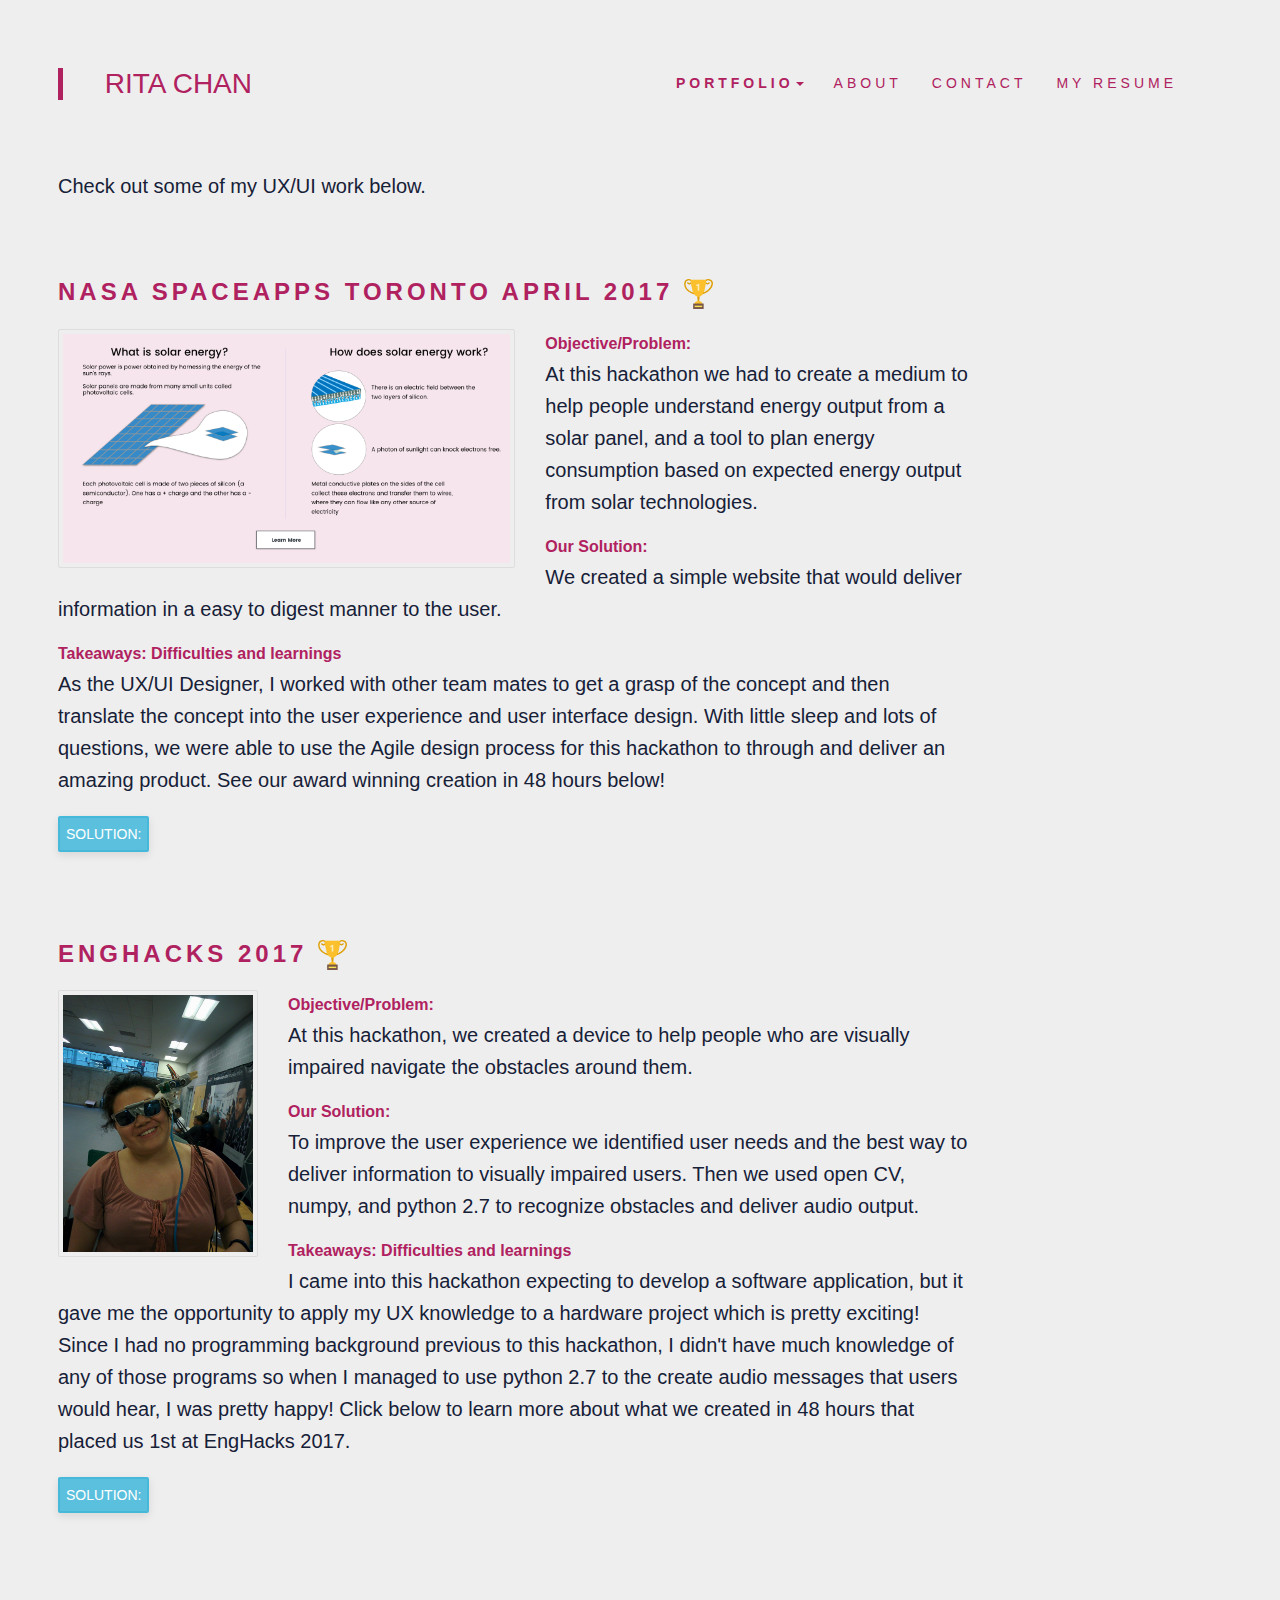
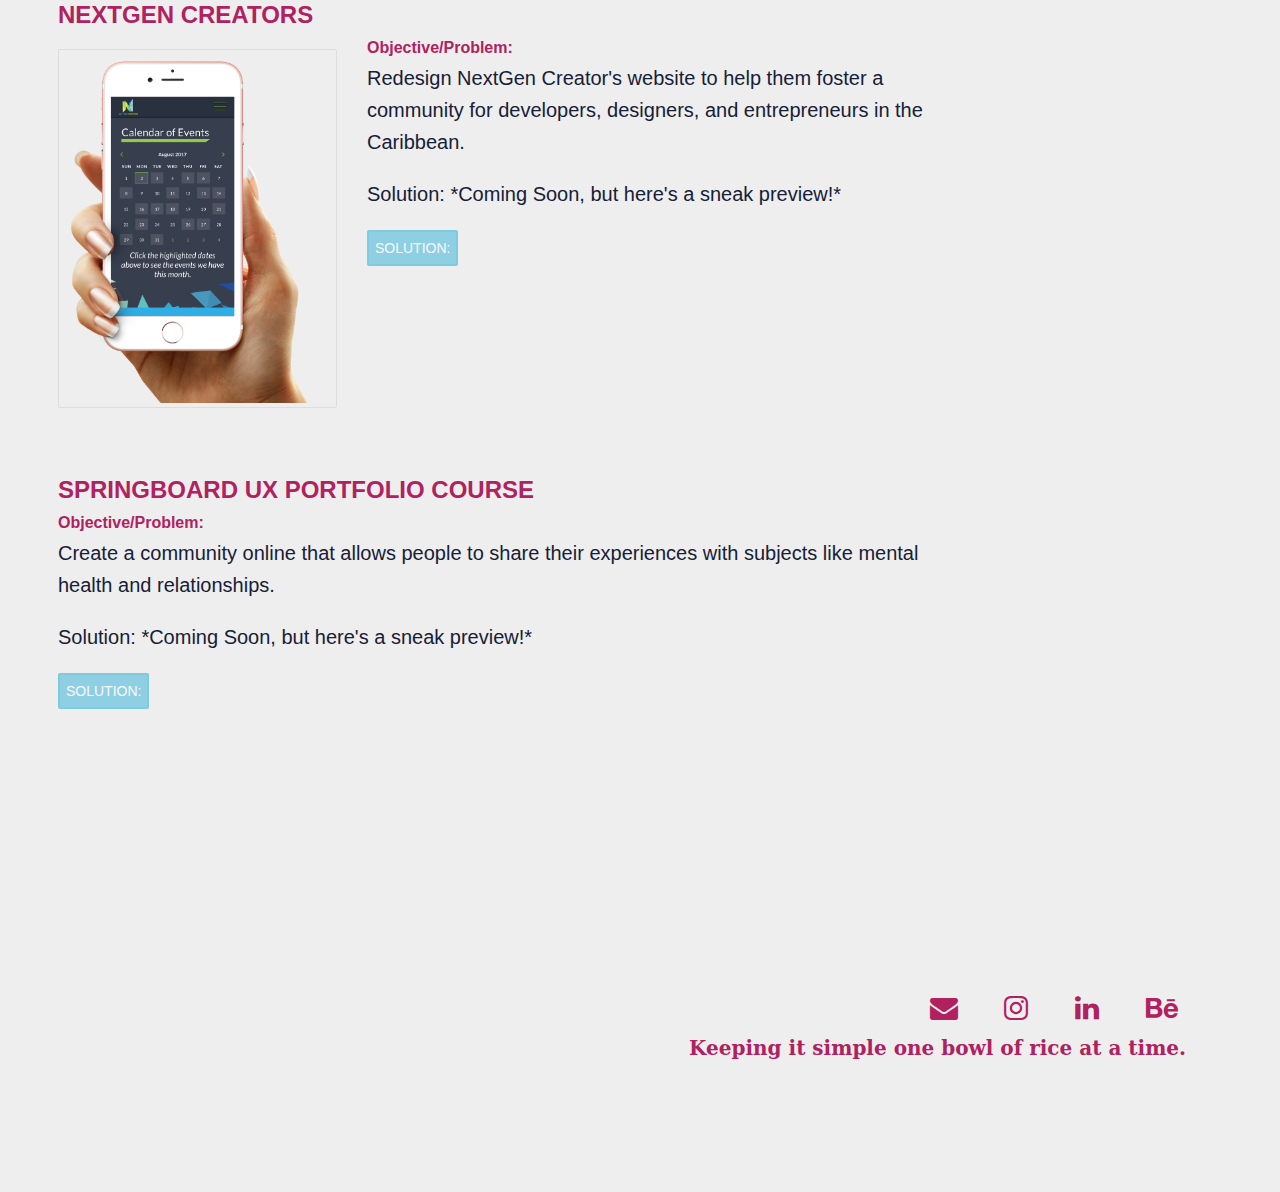
==== commit 02e0d03c: "resume updated" ====
--- a/index.html
+++ b/index.html
@@ -1,5 +1,6 @@
 <!DOCTYPE html>
 <html>
+
 <head>
     <link href="/css/style.css" type="text/css" rel="stylesheet">
     <link rel="stylesheet" href="font-awesome-4.7.0/css/font-awesome.min.css">
@@ -11,7 +12,9 @@
     <title> Rita Chan Design</title>
 </head>
 
-<nav id="nav" style="float: right;">
+<div class="flex-container">
+    <div>
+        <nav id="nav" style="float: right;">
             <div class="container-fluid">
 
                 <div class="collapse navbar-collapse" id="bs-example-navbar-collapse-1">
@@ -20,7 +23,7 @@
                         <!-- my work -->
                         <li class="dropdown">
 
-                    <a href="index.html" data-toggle="dropdown" class="active">Portfolio<b class="caret"></b></a>
+                            <a href="index.html" data-toggle="dropdown" class="active">Portfolio<b class="caret"></b></a>
 
                             <ul class="dropdown-menu">
                                 <div class="menu-items">
@@ -36,63 +39,17 @@
                         </li>
                     </ul>
 
-                 <ul class="nav navbar-nav">
+                    <ul class="nav navbar-nav">
                         <li><a href="about.html">About</a></li>
                     </ul>
 
-                        
+
                     <ul class="nav navbar-nav">
                         <li><a href="Contact.html">Contact</a></li>
                     </ul>
 
                     <ul class="nav navbar-nav">
-                        <li> <a href="resume%20edited%20v2.pdf" target="_blank">My Resume</a> </li>
-                    </ul>
-
-                </div>
-                <!-- /.navbar-collapse -->
-            </div>
-            <!-- /.container-fluid -->
-        </nav>
-
-<div class="flex-container">
-     <div>
-        <nav id="nav" style="float: right;">
-            <div class="container-fluid">
-
-                <div class="collapse navbar-collapse" id="bs-example-navbar-collapse-1">
-
-                    <ul class="nav navbar-nav">
-                        <!-- my work -->
-                        <li class="dropdown">
-
-                    <a href="index.html" data-toggle="dropdown" class="active">Portfolio<b class="caret"></b></a>
-
-                            <ul class="dropdown-menu">
-                                <div class="menu-items">
-                                    <li><a href="nasa.html">NASA SpaceApps Toronto 2017 </a></li>
-                                    <li><a href="enghacks.html">EngHacks 2017</a></li>
-                                    <!--
-                                        <li><a href="#">NextGen Creators</a></li>
-
-                                        <li><a href="#">Springboard UX Portfolio Course</a></li> -->
-                                </div>
-                                <!-- Menu items -->
-                            </ul>
-                        </li>
-                    </ul>
-
-                 <ul class="nav navbar-nav">
-                        <li><a href="about.html">About</a></li>
-                    </ul>
-
-                        
-                    <ul class="nav navbar-nav">
-                        <li><a href="Contact.html">Contact</a></li>
-                    </ul>
-
-                    <ul class="nav navbar-nav">
-                        <li> <a href="resume%20edited%20v2.pdf" target="_blank">My Resume</a> </li>
+                        <li> <a href="Resume/resume%20edited%20v4.pdf" target="_blank">My Resume</a> </li>
                     </ul>
 
                 </div>
@@ -101,31 +58,32 @@
             <!-- /.container-fluid -->
         </nav>
     </div>
-    
-    
+
+
     <h2 class="title-home-page" style="margin: -40px 900px 0px 50px; padding: 0px 120px 0px 0px;">RITA CHAN</h2>
     <div>
-            <p> Check out some of my UX/UI work below.</p>
-            </div>
-<br>
-        <br>
-        <article class="index-article">
-            <body> 
-           <div>
+        <p> Check out some of my UX/UI work below.</p>
+    </div>
+    <br>
+    <br>
+    <article class="index-article">
+
+        <body>
+            <div>
                 <a href="NASA.html">
                     <h3>NASA Spaceapps Toronto April 2017 <img src="imgs/trophy.png" width="29" height="30" style="border-image-width: 100px"> </h3>
                 </a>
 
-    <img src="NASA/how%20it%20works.png" alt="How it Works" class="img-thumbnail" style="float: left; margin: 20px 30px 0px 0px; height: 239px;">
-     <h4> Objective/Problem: </h4>
-  <p> At this hackathon we had to create a medium to help people understand energy output from a solar panel, and a tool to plan energy consumption based on expected energy output from solar technologies. </p>
-        <h4>Our Solution: </h4>
- <p> We created a simple website that would deliver information in a easy to digest manner to the user.</p>
-    <h4>Takeaways: Difficulties and learnings </h4>
-   <p> As the UX/UI Designer, I worked with other team mates to get a grasp of the concept and then translate the concept into the user experience and user interface design. With little sleep and lots of questions, we were able to use the Agile design process for this hackathon to through and deliver an amazing product. See our award winning creation in 48 hours below! </p>
-    <a href="https://nasaspaceappstoronto2k17.netlify.com/" target="_blank"><button class="btn btn-info">  Solution: </button></a> 
-              
-    <p style="clear: both;"> </p>
+                <img src="NASA/how%20it%20works.png" alt="How it Works" class="img-thumbnail" style="float: left; margin: 20px 30px 0px 0px; height: 239px;">
+                <h4> Objective/Problem: </h4>
+                <p> At this hackathon we had to create a medium to help people understand energy output from a solar panel, and a tool to plan energy consumption based on expected energy output from solar technologies. </p>
+                <h4>Our Solution: </h4>
+                <p> We created a simple website that would deliver information in a easy to digest manner to the user.</p>
+                <h4>Takeaways: Difficulties and learnings </h4>
+                <p> As the UX/UI Designer, I worked with other team mates to get a grasp of the concept and then translate the concept into the user experience and user interface design. With little sleep and lots of questions, we were able to use the Agile design process for this hackathon to through and deliver an amazing product. See our award winning creation in 48 hours below! </p>
+                <a href="https://nasaspaceappstoronto2k17.netlify.com/" target="_blank"><button class="btn btn-info">  Solution: </button></a>
+
+                <p style="clear: both;"> </p>
             </div>
             <br>
             <br>
@@ -137,18 +95,16 @@
                     <h3> EngHacks 2017
                         <img src="imgs/trophy.png" width="29" height="30" style="border-image-width: 100px"> </h3>
                 </a>
-                <img src="EngHacks/18766991_1955179251380060_1030637884_o.jpg" alt="Our Product" class="img-thumbnail" 
-                width="200"  
-                style="float: left; margin: 20px 30px 30px 0px;">
-                <h4> Objective/Problem: </h4>  
+                <img src="EngHacks/18766991_1955179251380060_1030637884_o.jpg" alt="Our Product" class="img-thumbnail" width="200" style="float: left; margin: 20px 30px 30px 0px;">
+                <h4> Objective/Problem: </h4>
                 <p>At this hackathon, we created a device to help people who are visually impaired navigate the obstacles around them. </p>
                 <h4> Our Solution:</h4>
                 <p>To improve the user experience we identified user needs and the best way to deliver information to visually impaired users. Then we used open CV, numpy, and python 2.7 to recognize obstacles and deliver audio output. </p>
                 <h4>Takeaways: Difficulties and learnings </h4>
                 <p> I came into this hackathon expecting to develop a software application, but it gave me the opportunity to apply my UX knowledge to a hardware project which is pretty exciting! Since I had no programming background previous to this hackathon, I didn't have much knowledge of any of those programs so when I managed to use python 2.7 to the create audio messages that users would hear, I was pretty happy! Click below to learn more about what we created in 48 hours that placed us 1st at EngHacks 2017. </p>
-                <a href="https://devpost.com/software/i-see-pi" target="_blank"><button class="btn btn-info">  Solution: </button></a> 
+                <a href="https://devpost.com/software/i-see-pi" target="_blank"><button class="btn btn-info">  Solution: </button></a>
                 <p style="clear: both;"> </p>
-                
+
             </div>
             <br>
             <br>
@@ -161,10 +117,10 @@
                     <h3> NextGen Creators </h3>
                 </a> -->
                 <img src="NextGen/NG_cal_mobile.png" class="img-thumbnail" alt="next-gen-cal-phone.png" width="279" height="360" style="float: left; margin: 20px 30px 0px 0px;">
-                <h4> Objective/Problem: </h4> 
+                <h4> Objective/Problem: </h4>
                 <p> Redesign NextGen Creator's website to help them foster a community for developers, designers, and entrepreneurs in the Caribbean. </p>
                 <p> Solution: *Coming Soon, but here's a sneak preview!* </p>
-                <a href="#" target="_blank"><button class="btn btn-info disabled">  Solution: </button></a> 
+                <a href="#" target="_blank"><button class="btn btn-info disabled">  Solution: </button></a>
                 <p style="clear: both;"> </p>
             </div>
             <br>
@@ -177,45 +133,46 @@
                     <h3> Springboard </h3>
                 </a> 
                 <img src="NextGen/NG_cal_mobile.png" class="img-thumbnail" alt="next-gen-cal-phone.png" width="279" height="360" style="float: left; margin: 20px 30px 0px 0px;"> -->
-                <h4> Objective/Problem: </h4> 
+                <h4> Objective/Problem: </h4>
                 <p> Create a community online that allows people to share their experiences with subjects like mental health and relationships. </p>
                 <p> Solution: *Coming Soon, but here's a sneak preview!* </p>
-                <a href="#" target="_blank"><button class="btn btn-info disabled">  Solution: </button></a> 
+                <a href="#" target="_blank"><button class="btn btn-info disabled">  Solution: </button></a>
                 <p style="clear: both;"> </p>
             </div>
             <br>
             <br>
             <br>
-            </body>
-        </article>
-        <footer>
-            <br>
-            <br>
-            <br>
-            <br>
-            <br>
-            <br>
-            <br>
-            <br>
-            <br>
-            <br>
-            <br>
-            <br>
-            <div class="pull-right">
-                <a href="mailto:j256chan@uwaterloo.ca?Subject=Hello!%20" target="_top"><i class="fa fa-envelope fa-2x"> </i></a>
-                <a href="https://www.instagram.com/ririta_279/"><i class="fa fa-instagram fa-2x"></i></a>
-                <a href="https://www.linkedin.com/in/ritachan1/"><i class="fa fa-linkedin fa-2x"></i></a>
-                <a href="https://www.behance.net/RitaC123"><i class="fa fa-behance fa-2x"></i></a>
-            </div>
-            <br>
-            <br>
-            <h3 style="font-family: la belle aurore, 'sacramento', 'DejaVu Serif', Georgia, 'serif'; text-align: right; padding-right: 36px; text-transform: inherit; font-size: 20px"> Keeping it simple one bowl of rice at a time. </h3>
-            <p class="w3-medium">
-                <a href="https://www.w3schools.com/w3css/default.asp" target="_blank">
-                    <script src="jquery.js" type="text/javascript"></script>
-                    <script src="jquery.lazyload.js" type="text/javascript"></script>
-                </a>
-            </p>
-        </footer>
-    </div>
+        </body>
+    </article>
+    <footer>
+        <br>
+        <br>
+        <br>
+        <br>
+        <br>
+        <br>
+        <br>
+        <br>
+        <br>
+        <br>
+        <br>
+        <br>
+        <div class="pull-right">
+            <a href="mailto:j256chan@uwaterloo.ca?Subject=Hello!%20" target="_top"><i class="fa fa-envelope fa-2x"> </i></a>
+            <a href="https://www.instagram.com/ririta_279/"><i class="fa fa-instagram fa-2x"></i></a>
+            <a href="https://www.linkedin.com/in/ritachan1/"><i class="fa fa-linkedin fa-2x"></i></a>
+            <a href="https://www.behance.net/RitaC123"><i class="fa fa-behance fa-2x"></i></a>
+        </div>
+        <br>
+        <br>
+        <h3 style="font-family: la belle aurore, 'sacramento', 'DejaVu Serif', Georgia, 'serif'; text-align: right; padding-right: 36px; text-transform: inherit; font-size: 20px"> Keeping it simple one bowl of rice at a time. </h3>
+        <p class="w3-medium">
+            <a href="https://www.w3schools.com/w3css/default.asp" target="_blank">
+                <script src="jquery.js" type="text/javascript"></script>
+                <script src="jquery.lazyload.js" type="text/javascript"></script>
+            </a>
+        </p>
+    </footer>
+</div>
+
 </html>
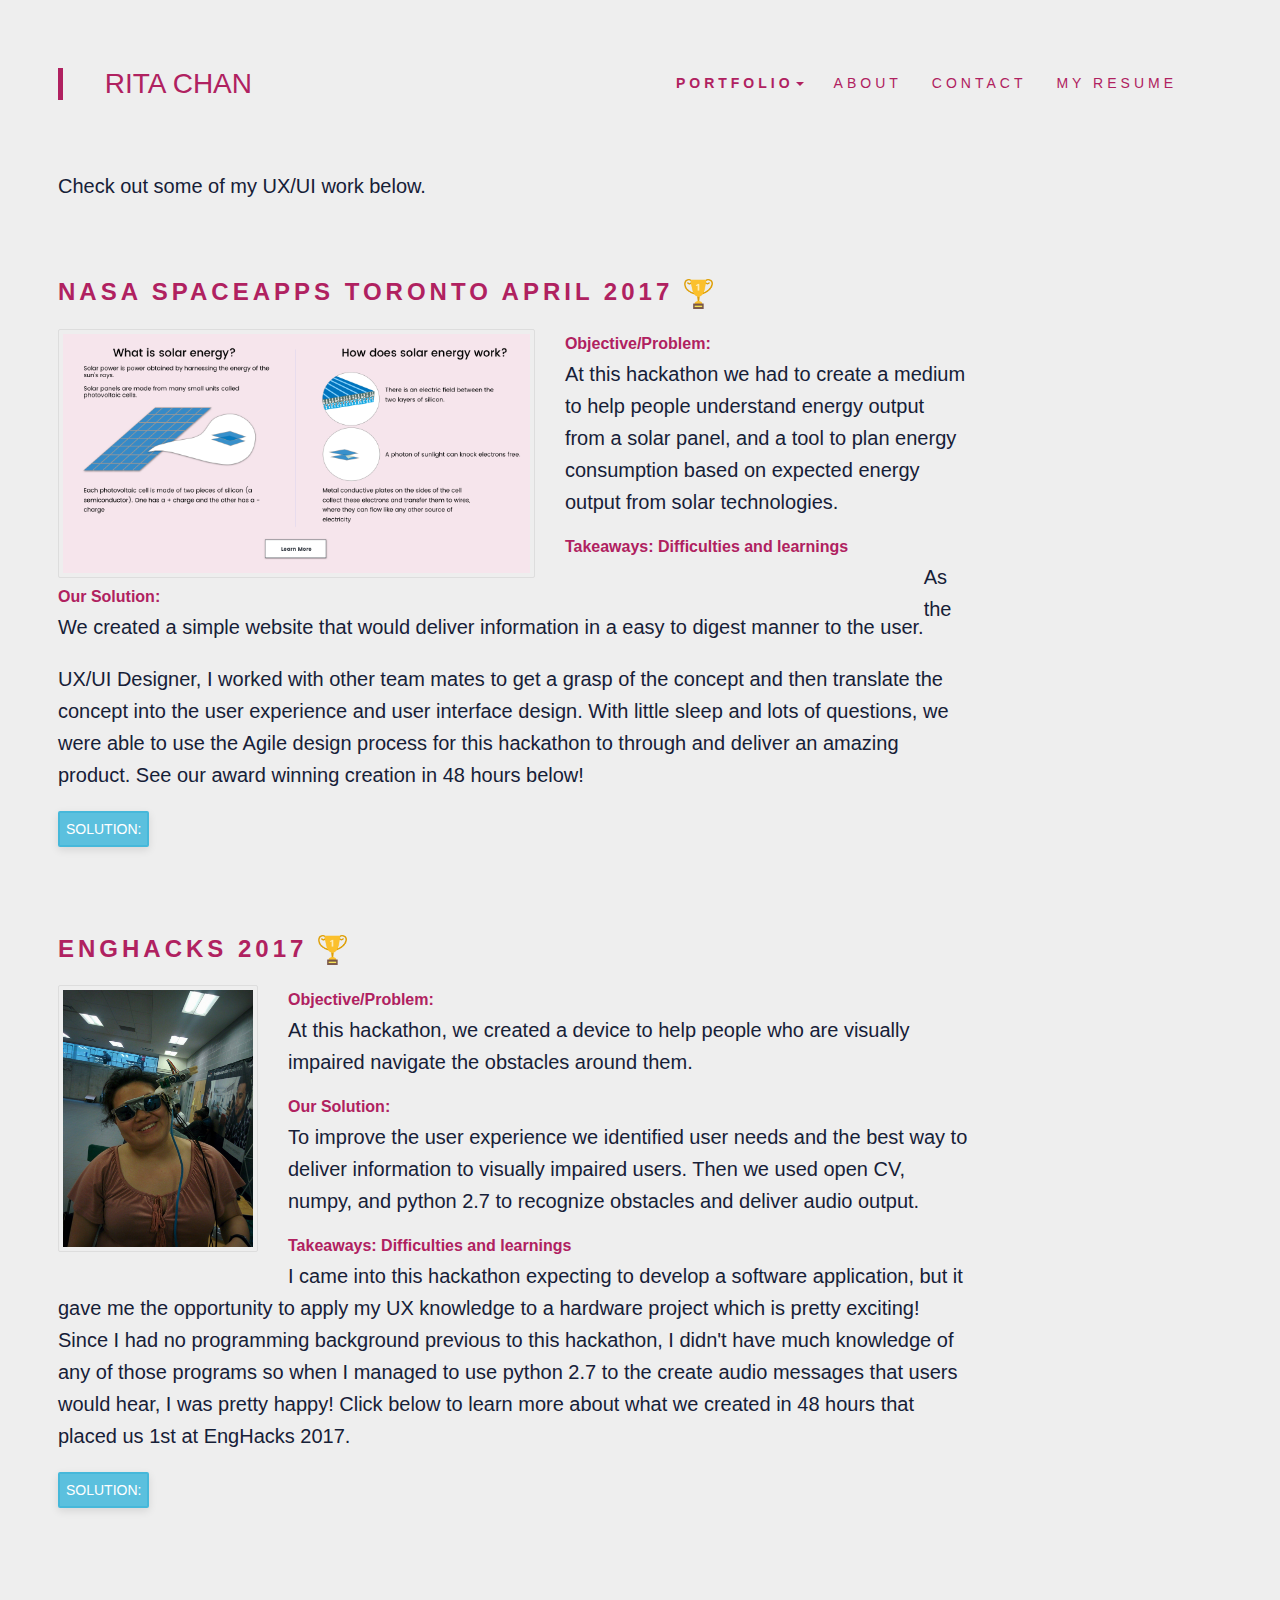
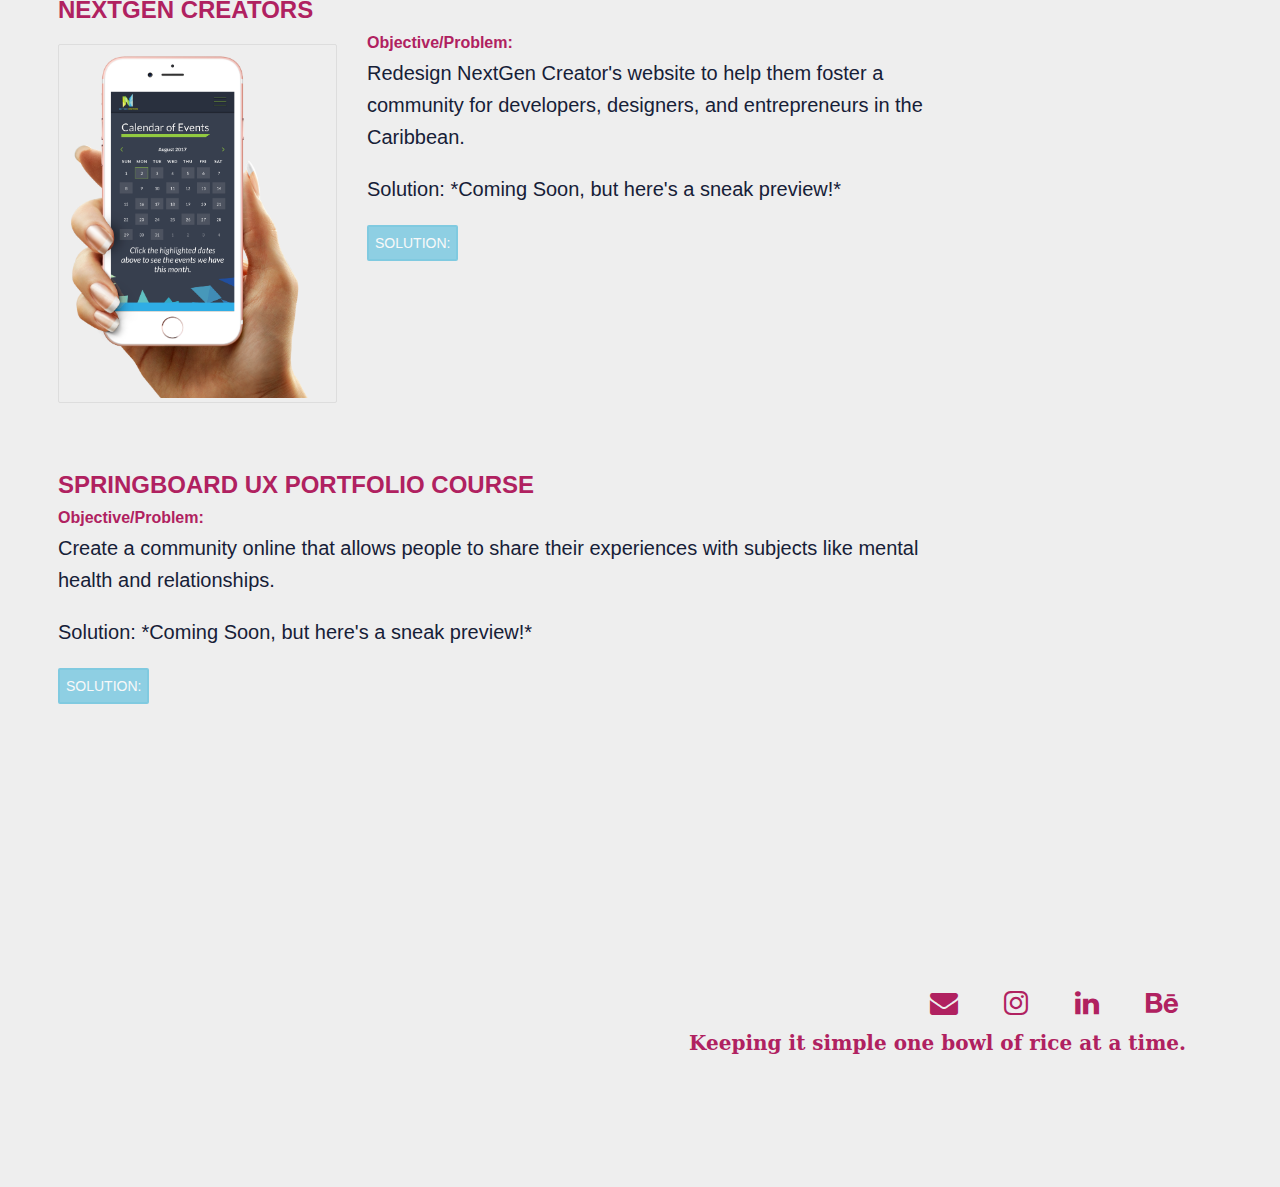
==== commit 8165e098: "solution" ====
--- a/index.html
+++ b/index.html
@@ -74,11 +74,13 @@
                     <h3>NASA Spaceapps Toronto April 2017 <img src="imgs/trophy.png" width="29" height="30" style="border-image-width: 100px"> </h3>
                 </a>
 
-                <img src="NASA/how%20it%20works.png" alt="How it Works" class="img-thumbnail" style="float: left; margin: 20px 30px 0px 0px; height: 239px;">
+                <img src="NASA/how%20it%20works.png" alt="How it Works" class="img-thumbnail" style="float: left; margin: 20px 30px 0px 0px; height: 249px;">
                 <h4> Objective/Problem: </h4>
                 <p> At this hackathon we had to create a medium to help people understand energy output from a solar panel, and a tool to plan energy consumption based on expected energy output from solar technologies. </p>
-                <h4>Our Solution: </h4>
-                <p> We created a simple website that would deliver information in a easy to digest manner to the user.</p>
+                <div style="float: left">
+                    <h4>Our Solution: </h4>
+                    <p> We created a simple website that would deliver information in a easy to digest manner to the user.</p>
+                </div>
                 <h4>Takeaways: Difficulties and learnings </h4>
                 <p> As the UX/UI Designer, I worked with other team mates to get a grasp of the concept and then translate the concept into the user experience and user interface design. With little sleep and lots of questions, we were able to use the Agile design process for this hackathon to through and deliver an amazing product. See our award winning creation in 48 hours below! </p>
                 <a href="https://nasaspaceappstoronto2k17.netlify.com/" target="_blank"><button class="btn btn-info">  Solution: </button></a>
